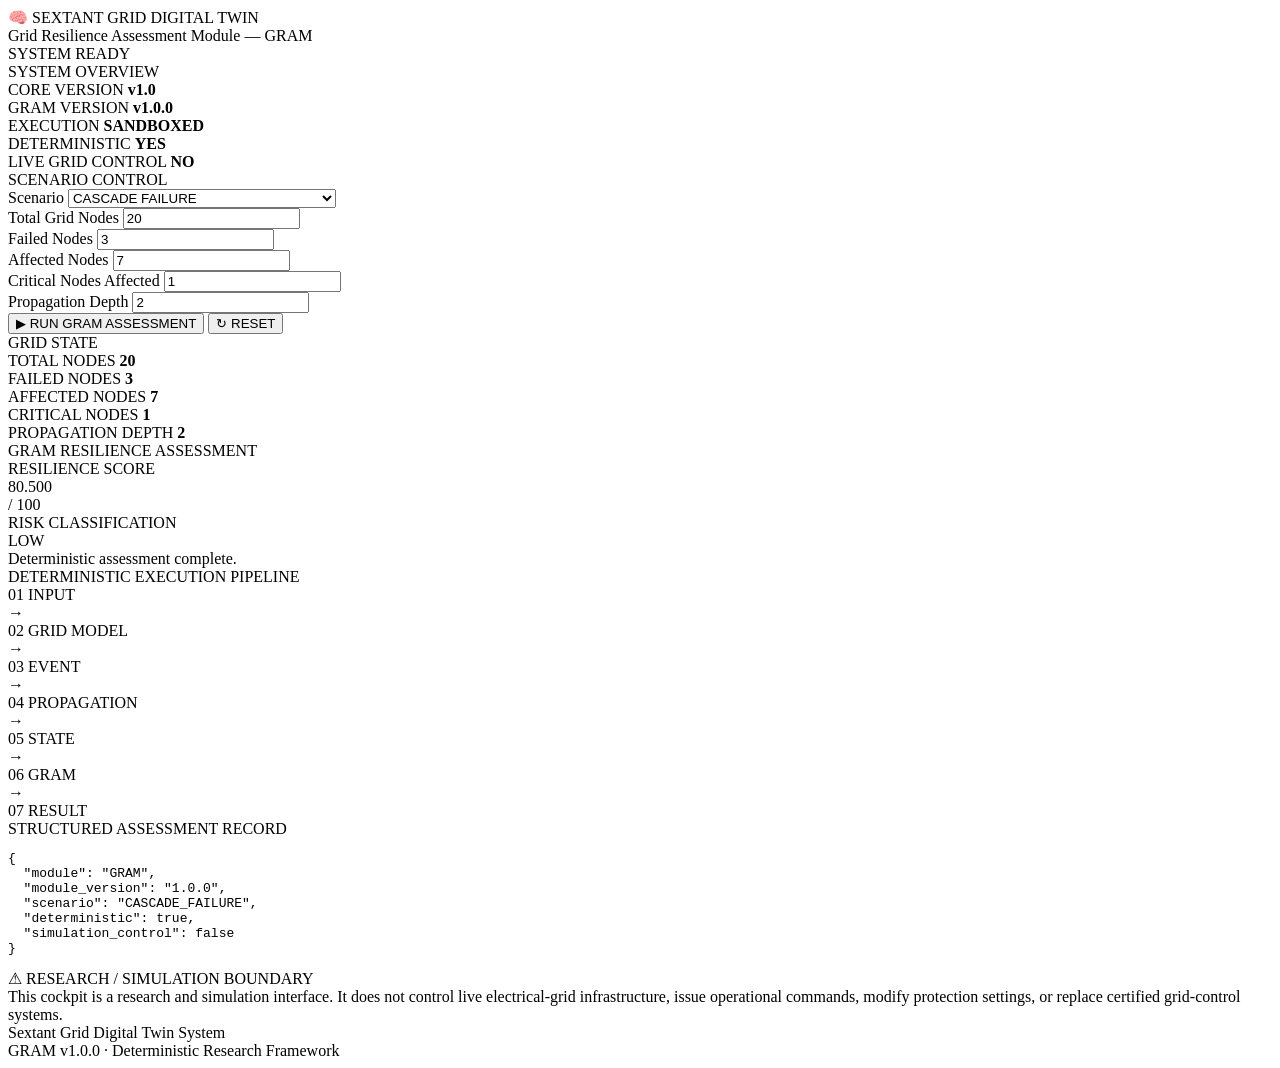
==== web/index.html @ c44f23b7 "Create web/index.html" ====
<!DOCTYPE html>
<html lang="en">
<head>
    <meta charset="UTF-8">
    <meta name="viewport" content="width=device-width, initial-scale=1.0">

    <title>Sextant Grid Digital Twin — Research Cockpit</title>

    <meta
        name="description"
        content="Sextant Grid Digital Twin Research Cockpit — deterministic grid resilience assessment."
    >

    <link rel="stylesheet" href="style.css">
</head>

<body>

<header class="topbar">
    <div>
        <div class="brand">🧠 SEXTANT GRID DIGITAL TWIN</div>
        <div class="subtitle">
            Grid Resilience Assessment Module — GRAM
        </div>
    </div>

    <div class="system-status">
        <span class="status-dot"></span>
        SYSTEM READY
    </div>
</header>


<main class="cockpit">

    <!-- SYSTEM OVERVIEW -->

    <section class="panel overview-panel">

        <div class="panel-title">
            SYSTEM OVERVIEW
        </div>

        <div class="status-grid">

            <div class="status-card">
                <span>CORE VERSION</span>
                <strong>v1.0</strong>
            </div>

            <div class="status-card">
                <span>GRAM VERSION</span>
                <strong>v1.0.0</strong>
            </div>

            <div class="status-card">
                <span>EXECUTION</span>
                <strong>SANDBOXED</strong>
            </div>

            <div class="status-card">
                <span>DETERMINISTIC</span>
                <strong>YES</strong>
            </div>

            <div class="status-card">
                <span>LIVE GRID CONTROL</span>
                <strong>NO</strong>
            </div>

        </div>

    </section>


    <!-- SCENARIO CONTROL -->

    <section class="panel">

        <div class="panel-title">
            SCENARIO CONTROL
        </div>

        <div class="form-grid">

            <div class="form-group scenario-group">
                <label for="scenario">
                    Scenario
                </label>

                <select id="scenario">

                    <option value="NORMAL_OPERATION">
                        NORMAL OPERATION
                    </option>

                    <option value="NODE_FAILURE">
                        NODE FAILURE
                    </option>

                    <option value="DEPENDENCY_FAILURE">
                        DEPENDENCY FAILURE
                    </option>

                    <option value="CASCADE_FAILURE" selected>
                        CASCADE FAILURE
                    </option>

                    <option value="CRITICAL_INFRASTRUCTURE_FAILURE">
                        CRITICAL INFRASTRUCTURE FAILURE
                    </option>

                </select>

            </div>


            <div class="form-group">
                <label for="totalNodes">
                    Total Grid Nodes
                </label>

                <input
                    id="totalNodes"
                    type="number"
                    min="1"
                    value="20"
                >
            </div>


            <div class="form-group">
                <label for="failedNodes">
                    Failed Nodes
                </label>

                <input
                    id="failedNodes"
                    type="number"
                    min="0"
                    value="3"
                >
            </div>


            <div class="form-group">
                <label for="affectedNodes">
                    Affected Nodes
                </label>

                <input
                    id="affectedNodes"
                    type="number"
                    min="0"
                    value="7"
                >
            </div>


            <div class="form-group">
                <label for="criticalNodes">
                    Critical Nodes Affected
                </label>

                <input
                    id="criticalNodes"
                    type="number"
                    min="0"
                    value="1"
                >
            </div>


            <div class="form-group">
                <label for="propagationDepth">
                    Propagation Depth
                </label>

                <input
                    id="propagationDepth"
                    type="number"
                    min="0"
                    value="2"
                >
            </div>

        </div>


        <div class="button-row">

            <button id="runButton" class="primary-button">
                ▶ RUN GRAM ASSESSMENT
            </button>

            <button id="resetButton" class="secondary-button">
                ↻ RESET
            </button>

        </div>

    </section>


    <!-- GRID STATE -->

    <section class="panel">

        <div class="panel-title">
            GRID STATE
        </div>

        <div class="metric-grid">

            <div class="metric-card">
                <span>TOTAL NODES</span>
                <strong id="displayTotalNodes">20</strong>
            </div>

            <div class="metric-card">
                <span>FAILED NODES</span>
                <strong id="displayFailedNodes">3</strong>
            </div>

            <div class="metric-card">
                <span>AFFECTED NODES</span>
                <strong id="displayAffectedNodes">7</strong>
            </div>

            <div class="metric-card">
                <span>CRITICAL NODES</span>
                <strong id="displayCriticalNodes">1</strong>
            </div>

            <div class="metric-card">
                <span>PROPAGATION DEPTH</span>
                <strong id="displayPropagationDepth">2</strong>
            </div>

        </div>

    </section>


    <!-- RESILIENCE RESULT -->

    <section class="panel result-panel">

        <div class="panel-title">
            GRAM RESILIENCE ASSESSMENT
        </div>


        <div class="result-main">

            <div class="score-container">

                <div class="result-label">
                    RESILIENCE SCORE
                </div>

                <div id="resilienceScore" class="score">
                    80.500
                </div>

                <div class="score-unit">
                    / 100
                </div>

            </div>


            <div class="risk-container">

                <div class="result-label">
                    RISK CLASSIFICATION
                </div>

                <div id="riskLevel" class="risk low">
                    LOW
                </div>

            </div>

        </div>


        <div id="assessmentMessage" class="assessment-message">
            Deterministic assessment complete.
        </div>

    </section>


    <!-- PIPELINE -->

    <section class="panel">

        <div class="panel-title">
            DETERMINISTIC EXECUTION PIPELINE
        </div>

        <div class="pipeline">

            <div class="pipeline-step active">
                <span>01</span>
                INPUT
            </div>

            <div class="pipeline-arrow">→</div>

            <div class="pipeline-step active">
                <span>02</span>
                GRID MODEL
            </div>

            <div class="pipeline-arrow">→</div>

            <div class="pipeline-step active">
                <span>03</span>
                EVENT
            </div>

            <div class="pipeline-arrow">→</div>

            <div class="pipeline-step active">
                <span>04</span>
                PROPAGATION
            </div>

            <div class="pipeline-arrow">→</div>

            <div class="pipeline-step active">
                <span>05</span>
                STATE
            </div>

            <div class="pipeline-arrow">→</div>

            <div class="pipeline-step active">
                <span>06</span>
                GRAM
            </div>

            <div class="pipeline-arrow">→</div>

            <div class="pipeline-step active">
                <span>07</span>
                RESULT
            </div>

        </div>

    </section>


    <!-- ASSESSMENT RECORD -->

    <section class="panel">

        <div class="panel-title">
            STRUCTURED ASSESSMENT RECORD
        </div>

        <pre id="assessmentRecord">{
  "module": "GRAM",
  "module_version": "1.0.0",
  "scenario": "CASCADE_FAILURE",
  "deterministic": true,
  "simulation_control": false
}</pre>

    </section>


    <!-- SAFETY BOUNDARY -->

    <section class="boundary-panel">

        <div class="boundary-title">
            ⚠ RESEARCH / SIMULATION BOUNDARY
        </div>

        <div class="boundary-text">

            This cockpit is a research and simulation interface.

            It does not control live electrical-grid infrastructure,
            issue operational commands, modify protection settings,
            or replace certified grid-control systems.

        </div>

    </section>

</main>


<footer>

    <div>
        Sextant Grid Digital Twin System
    </div>

    <div>
        GRAM v1.0.0 · Deterministic Research Framework
    </div>

</footer>


<script src="app.js"></script>

</body>
</html>
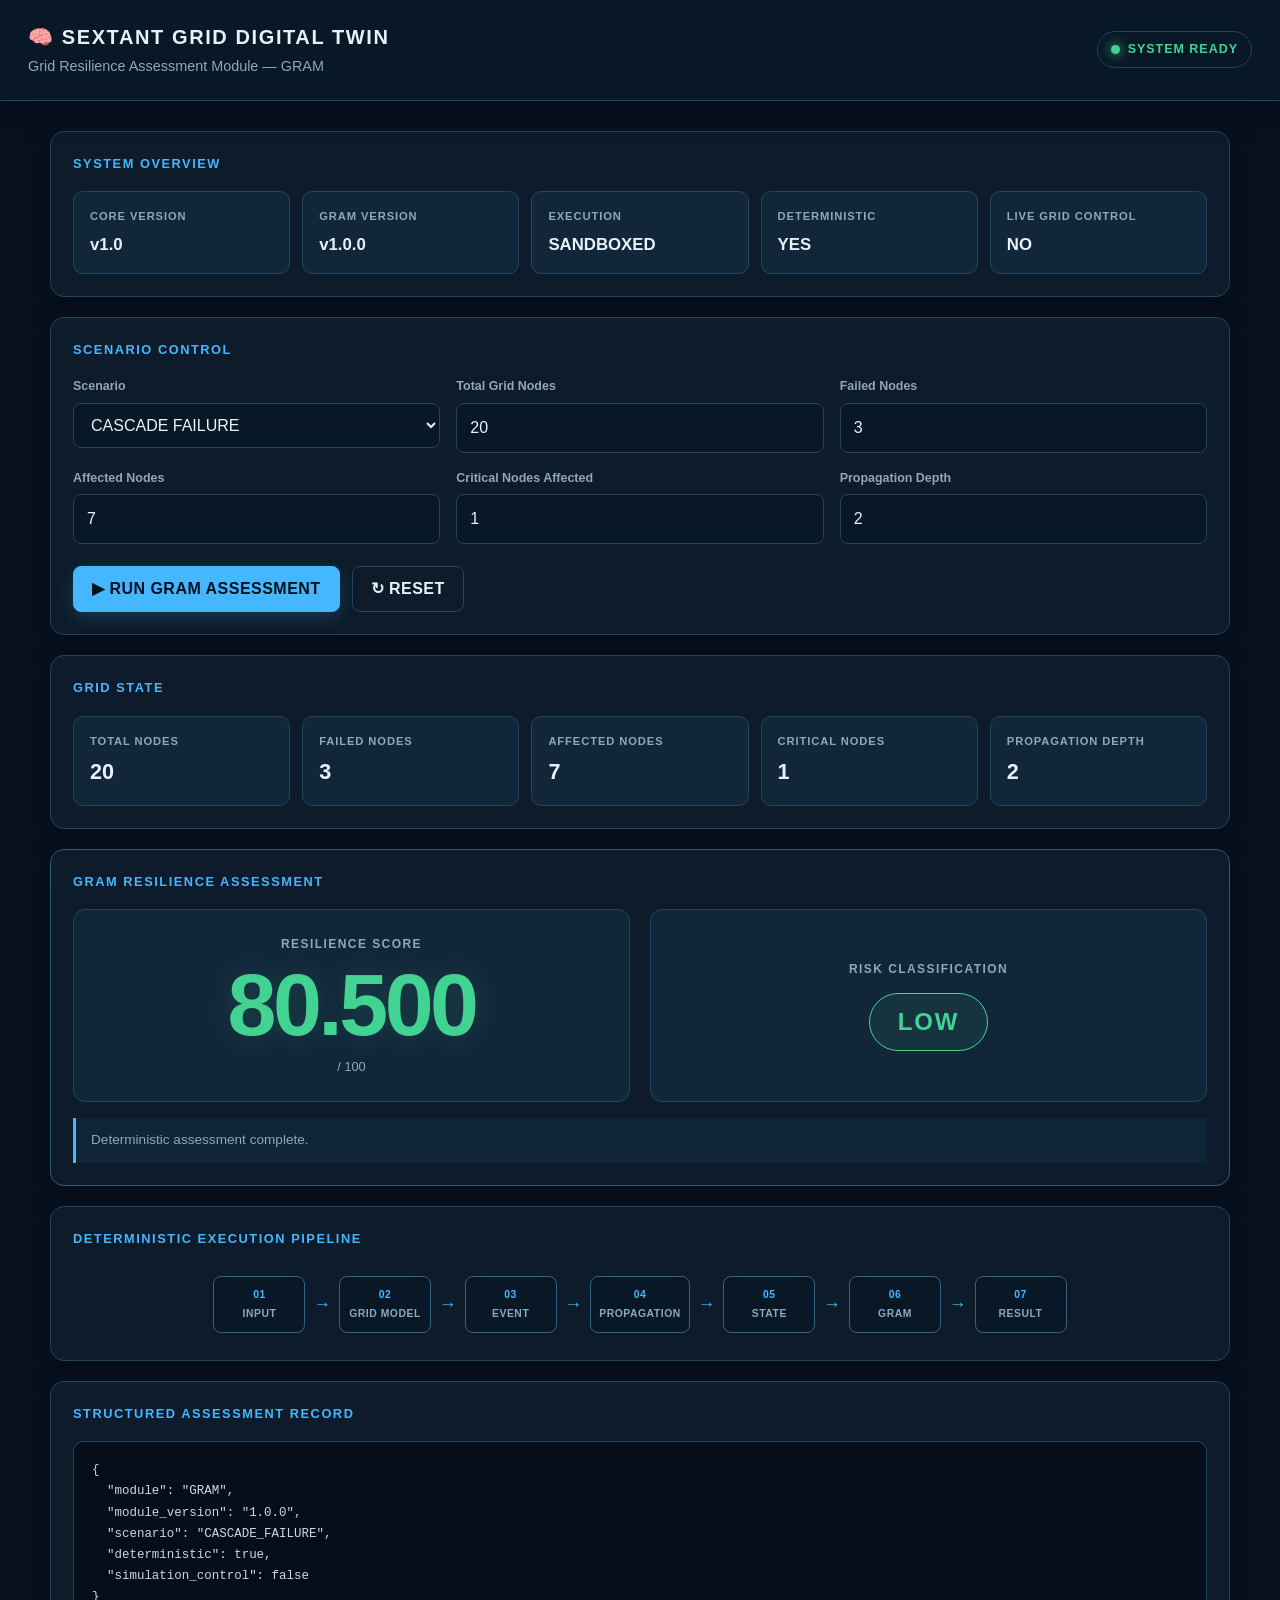
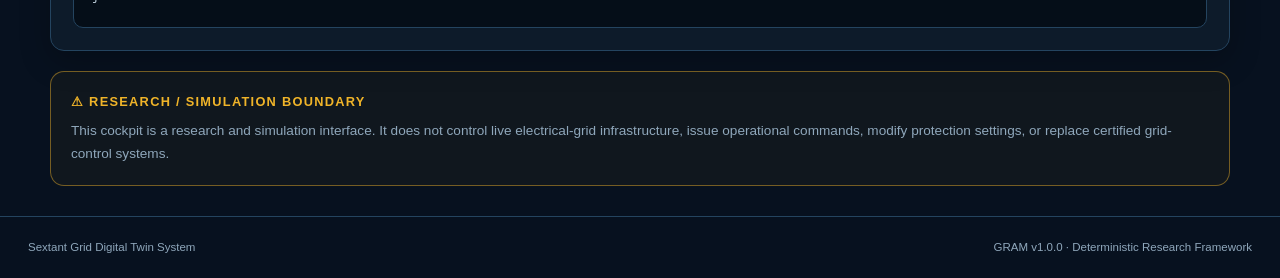
==== commit 9d7fde48: "Update index.html" ====
--- a/web/index.html
+++ b/web/index.html
@@ -17,8 +17,12 @@
 <body>
 
 <header class="topbar">
+
     <div>
-        <div class="brand">🧠 SEXTANT GRID DIGITAL TWIN</div>
+        <div class="brand">
+            🧠 SEXTANT GRID DIGITAL TWIN
+        </div>
+
         <div class="subtitle">
             Grid Resilience Assessment Module — GRAM
         </div>
@@ -28,12 +32,16 @@
         <span class="status-dot"></span>
         SYSTEM READY
     </div>
+
 </header>
 
 
 <main class="cockpit">
 
-    <!-- SYSTEM OVERVIEW -->
+
+    <!-- =====================================================
+         SYSTEM OVERVIEW
+         ===================================================== -->
 
     <section class="panel overview-panel">
 
@@ -73,7 +81,9 @@
     </section>
 
 
-    <!-- SCENARIO CONTROL -->
+    <!-- =====================================================
+         SCENARIO CONTROL
+         ===================================================== -->
 
     <section class="panel">
 
@@ -83,7 +93,9 @@
 
         <div class="form-grid">
 
+
             <div class="form-group scenario-group">
+
                 <label for="scenario">
                     Scenario
                 </label>
@@ -116,6 +128,7 @@
 
 
             <div class="form-group">
+
                 <label for="totalNodes">
                     Total Grid Nodes
                 </label>
@@ -126,10 +139,12 @@
                     min="1"
                     value="20"
                 >
+
             </div>
 
 
             <div class="form-group">
+
                 <label for="failedNodes">
                     Failed Nodes
                 </label>
@@ -140,10 +155,12 @@
                     min="0"
                     value="3"
                 >
+
             </div>
 
 
             <div class="form-group">
+
                 <label for="affectedNodes">
                     Affected Nodes
                 </label>
@@ -154,10 +171,12 @@
                     min="0"
                     value="7"
                 >
+
             </div>
 
 
             <div class="form-group">
+
                 <label for="criticalNodes">
                     Critical Nodes Affected
                 </label>
@@ -168,10 +187,12 @@
                     min="0"
                     value="1"
                 >
+
             </div>
 
 
             <div class="form-group">
+
                 <label for="propagationDepth">
                     Propagation Depth
                 </label>
@@ -182,6 +203,7 @@
                     min="0"
                     value="2"
                 >
+
             </div>
 
         </div>
@@ -189,11 +211,19 @@
 
         <div class="button-row">
 
-            <button id="runButton" class="primary-button">
+            <button
+                id="runButton"
+                class="primary-button"
+                type="button"
+            >
                 ▶ RUN GRAM ASSESSMENT
             </button>
 
-            <button id="resetButton" class="secondary-button">
+            <button
+                id="resetButton"
+                class="secondary-button"
+                type="button"
+            >
                 ↻ RESET
             </button>
 
@@ -202,7 +232,9 @@
     </section>
 
 
-    <!-- GRID STATE -->
+    <!-- =====================================================
+         GRID STATE
+         ===================================================== -->
 
     <section class="panel">
 
@@ -242,7 +274,9 @@
     </section>
 
 
-    <!-- RESILIENCE RESULT -->
+    <!-- =====================================================
+         RESILIENCE RESULT
+         ===================================================== -->
 
     <section class="panel result-panel">
 
@@ -252,6 +286,7 @@
 
 
         <div class="result-main">
+
 
             <div class="score-container">
 
@@ -259,7 +294,10 @@
                     RESILIENCE SCORE
                 </div>
 
-                <div id="resilienceScore" class="score">
+                <div
+                    id="resilienceScore"
+                    class="score"
+                >
                     80.500
                 </div>
 
@@ -276,7 +314,10 @@
                     RISK CLASSIFICATION
                 </div>
 
-                <div id="riskLevel" class="risk low">
+                <div
+                    id="riskLevel"
+                    class="risk low"
+                >
                     LOW
                 </div>
 
@@ -285,20 +326,26 @@
         </div>
 
 
-        <div id="assessmentMessage" class="assessment-message">
+        <div
+            id="assessmentMessage"
+            class="assessment-message"
+        >
             Deterministic assessment complete.
         </div>
 
     </section>
 
 
-    <!-- PIPELINE -->
+    <!-- =====================================================
+         DETERMINISTIC PIPELINE
+         ===================================================== -->
 
     <section class="panel">
 
         <div class="panel-title">
             DETERMINISTIC EXECUTION PIPELINE
         </div>
+
 
         <div class="pipeline">
 
@@ -307,42 +354,54 @@
                 INPUT
             </div>
 
-            <div class="pipeline-arrow">→</div>
+            <div class="pipeline-arrow">
+                →
+            </div>
 
             <div class="pipeline-step active">
                 <span>02</span>
                 GRID MODEL
             </div>
 
-            <div class="pipeline-arrow">→</div>
+            <div class="pipeline-arrow">
+                →
+            </div>
 
             <div class="pipeline-step active">
                 <span>03</span>
                 EVENT
             </div>
 
-            <div class="pipeline-arrow">→</div>
+            <div class="pipeline-arrow">
+                →
+            </div>
 
             <div class="pipeline-step active">
                 <span>04</span>
                 PROPAGATION
             </div>
 
-            <div class="pipeline-arrow">→</div>
+            <div class="pipeline-arrow">
+                →
+            </div>
 
             <div class="pipeline-step active">
                 <span>05</span>
                 STATE
             </div>
 
-            <div class="pipeline-arrow">→</div>
+            <div class="pipeline-arrow">
+                →
+            </div>
 
             <div class="pipeline-step active">
                 <span>06</span>
                 GRAM
             </div>
 
-            <div class="pipeline-arrow">→</div>
+            <div class="pipeline-arrow">
+                →
+            </div>
 
             <div class="pipeline-step active">
                 <span>07</span>
@@ -354,7 +413,9 @@
     </section>
 
 
-    <!-- ASSESSMENT RECORD -->
+    <!-- =====================================================
+         STRUCTURED ASSESSMENT RECORD
+         ===================================================== -->
 
     <section class="panel">
 
@@ -373,7 +434,9 @@
     </section>
 
 
-    <!-- SAFETY BOUNDARY -->
+    <!-- =====================================================
+         SAFETY BOUNDARY
+         ===================================================== -->
 
     <section class="boundary-panel">
 
@@ -393,6 +456,7 @@
 
     </section>
 
+
 </main>
 
 
--- a/web/style.css
+++ b/web/style.css
@@ -0,0 +1,723 @@
+/* =========================================================
+   SEXTANT GRID DIGITAL TWIN
+   Research Cockpit — GRAM v1.0.0
+   ========================================================= */
+
+:root {
+    --bg: #07111f;
+    --panel: #0d1b2a;
+    --panel-light: #12263a;
+    --border: #24445f;
+    --text: #e8f1f8;
+    --muted: #8fa7bb;
+    --accent: #45b7ff;
+    --success: #42d392;
+    --warning: #f0b429;
+    --danger: #ff5c70;
+    --input: #091827;
+    --shadow: 0 10px 30px rgba(0, 0, 0, 0.25);
+}
+
+
+/* =========================================================
+   GLOBAL
+   ========================================================= */
+
+* {
+    box-sizing: border-box;
+}
+
+html {
+    scroll-behavior: smooth;
+}
+
+body {
+    margin: 0;
+    padding: 0;
+    background: var(--bg);
+    color: var(--text);
+    font-family:
+        Inter,
+        -apple-system,
+        BlinkMacSystemFont,
+        "Segoe UI",
+        Roboto,
+        Arial,
+        sans-serif;
+    line-height: 1.5;
+}
+
+button,
+input,
+select {
+    font: inherit;
+}
+
+
+/* =========================================================
+   TOP BAR
+   ========================================================= */
+
+.topbar {
+    display: flex;
+    justify-content: space-between;
+    align-items: center;
+    gap: 20px;
+
+    padding: 22px 28px;
+
+    background: #091827;
+    border-bottom: 1px solid var(--border);
+
+    position: sticky;
+    top: 0;
+    z-index: 100;
+
+    box-shadow: var(--shadow);
+}
+
+.brand {
+    font-size: 1.25rem;
+    font-weight: 800;
+    letter-spacing: 0.08em;
+}
+
+.subtitle {
+    margin-top: 4px;
+    color: var(--muted);
+    font-size: 0.9rem;
+}
+
+.system-status {
+    display: flex;
+    align-items: center;
+    gap: 8px;
+
+    padding: 8px 13px;
+
+    border: 1px solid var(--border);
+    border-radius: 20px;
+
+    color: var(--success);
+    font-size: 0.78rem;
+    font-weight: 700;
+    letter-spacing: 0.08em;
+
+    white-space: nowrap;
+}
+
+.status-dot {
+    width: 9px;
+    height: 9px;
+
+    border-radius: 50%;
+    background: var(--success);
+
+    box-shadow: 0 0 12px var(--success);
+
+    animation: pulse 2s infinite;
+}
+
+@keyframes pulse {
+
+    0%,
+    100% {
+        opacity: 1;
+    }
+
+    50% {
+        opacity: 0.45;
+    }
+}
+
+
+/* =========================================================
+   MAIN COCKPIT
+   ========================================================= */
+
+.cockpit {
+    width: min(1180px, calc(100% - 30px));
+    margin: 30px auto;
+}
+
+.panel {
+    margin-bottom: 20px;
+    padding: 22px;
+
+    background: var(--panel);
+
+    border: 1px solid var(--border);
+    border-radius: 14px;
+
+    box-shadow: var(--shadow);
+}
+
+.panel-title {
+    margin-bottom: 18px;
+
+    color: var(--accent);
+
+    font-size: 0.8rem;
+    font-weight: 800;
+    letter-spacing: 0.12em;
+}
+
+
+/* =========================================================
+   SYSTEM STATUS CARDS
+   ========================================================= */
+
+.status-grid {
+    display: grid;
+
+    grid-template-columns:
+        repeat(5, minmax(0, 1fr));
+
+    gap: 12px;
+}
+
+.status-card,
+.metric-card {
+    padding: 16px;
+
+    background: var(--panel-light);
+
+    border: 1px solid var(--border);
+    border-radius: 10px;
+}
+
+.status-card span,
+.metric-card span {
+    display: block;
+
+    color: var(--muted);
+
+    font-size: 0.7rem;
+    font-weight: 700;
+    letter-spacing: 0.08em;
+}
+
+.status-card strong,
+.metric-card strong {
+    display: block;
+
+    margin-top: 7px;
+
+    font-size: 1.05rem;
+}
+
+
+/* =========================================================
+   FORM / SCENARIO CONTROL
+   ========================================================= */
+
+.form-grid {
+    display: grid;
+
+    grid-template-columns:
+        repeat(3, minmax(0, 1fr));
+
+    gap: 16px;
+}
+
+.form-group {
+    display: flex;
+    flex-direction: column;
+    gap: 7px;
+}
+
+.form-group label {
+    color: var(--muted);
+
+    font-size: 0.78rem;
+    font-weight: 700;
+}
+
+input,
+select {
+    width: 100%;
+
+    padding: 12px 13px;
+
+    background: var(--input);
+    color: var(--text);
+
+    border: 1px solid var(--border);
+    border-radius: 8px;
+
+    outline: none;
+
+    transition:
+        border-color 0.2s,
+        box-shadow 0.2s;
+}
+
+input:focus,
+select:focus {
+    border-color: var(--accent);
+
+    box-shadow:
+        0 0 0 3px rgba(69, 183, 255, 0.12);
+}
+
+
+/* =========================================================
+   BUTTONS
+   ========================================================= */
+
+.button-row {
+    display: flex;
+    gap: 12px;
+
+    margin-top: 22px;
+}
+
+button {
+    min-height: 44px;
+
+    padding: 10px 18px;
+
+    border-radius: 8px;
+
+    cursor: pointer;
+
+    font-weight: 800;
+    letter-spacing: 0.03em;
+
+    transition:
+        transform 0.15s,
+        opacity 0.15s,
+        box-shadow 0.15s;
+}
+
+button:hover {
+    transform: translateY(-1px);
+}
+
+button:active {
+    transform: translateY(0);
+}
+
+.primary-button {
+    background: var(--accent);
+    color: #04101c;
+
+    border: 1px solid var(--accent);
+
+    box-shadow:
+        0 6px 18px rgba(69, 183, 255, 0.18);
+}
+
+.secondary-button {
+    background: transparent;
+    color: var(--text);
+
+    border: 1px solid var(--border);
+}
+
+button:disabled {
+    cursor: not-allowed;
+    opacity: 0.55;
+}
+
+
+/* =========================================================
+   GRID STATE
+   ========================================================= */
+
+.metric-grid {
+    display: grid;
+
+    grid-template-columns:
+        repeat(5, minmax(0, 1fr));
+
+    gap: 12px;
+}
+
+.metric-card strong {
+    font-size: 1.35rem;
+}
+
+
+/* =========================================================
+   RESULT PANEL
+   ========================================================= */
+
+.result-panel {
+    border-color: #315a78;
+}
+
+.result-main {
+    display: grid;
+
+    grid-template-columns:
+        1fr 1fr;
+
+    gap: 20px;
+
+    align-items: stretch;
+}
+
+.score-container,
+.risk-container {
+    min-height: 190px;
+
+    display: flex;
+    flex-direction: column;
+    justify-content: center;
+    align-items: center;
+
+    padding: 25px;
+
+    background: var(--panel-light);
+
+    border: 1px solid var(--border);
+    border-radius: 12px;
+
+    text-align: center;
+}
+
+.result-label {
+    color: var(--muted);
+
+    font-size: 0.75rem;
+    font-weight: 800;
+    letter-spacing: 0.12em;
+}
+
+.score {
+    margin-top: 8px;
+
+    font-size: clamp(3rem, 8vw, 5.5rem);
+    line-height: 1;
+
+    font-weight: 900;
+    letter-spacing: -0.04em;
+
+    color: var(--success);
+
+    text-shadow:
+        0 0 24px rgba(66, 211, 146, 0.18);
+}
+
+.score-unit {
+    margin-top: 8px;
+
+    color: var(--muted);
+
+    font-size: 0.8rem;
+}
+
+.risk {
+    margin-top: 15px;
+
+    padding: 10px 28px;
+
+    border-radius: 30px;
+
+    font-size: 1.5rem;
+    font-weight: 900;
+    letter-spacing: 0.08em;
+}
+
+.risk.low {
+    color: var(--success);
+
+    border: 1px solid var(--success);
+
+    background: rgba(66, 211, 146, 0.08);
+}
+
+.risk.medium {
+    color: var(--warning);
+
+    border: 1px solid var(--warning);
+
+    background: rgba(240, 180, 41, 0.08);
+}
+
+.risk.high {
+    color: var(--danger);
+
+    border: 1px solid var(--danger);
+
+    background: rgba(255, 92, 112, 0.08);
+}
+
+.assessment-message {
+    margin-top: 16px;
+
+    padding: 12px 15px;
+
+    border-left: 3px solid var(--accent);
+
+    background: rgba(69, 183, 255, 0.06);
+
+    color: var(--muted);
+
+    font-size: 0.85rem;
+}
+
+
+/* =========================================================
+   PIPELINE
+   ========================================================= */
+
+.pipeline {
+    display: flex;
+
+    align-items: center;
+    justify-content: center;
+
+    gap: 8px;
+
+    overflow-x: auto;
+
+    padding: 10px 0 5px;
+}
+
+.pipeline-step {
+    flex: 0 0 auto;
+
+    min-width: 92px;
+
+    padding: 10px 8px;
+
+    background: var(--input);
+
+    border: 1px solid var(--border);
+    border-radius: 8px;
+
+    text-align: center;
+
+    color: var(--muted);
+
+    font-size: 0.65rem;
+    font-weight: 800;
+    letter-spacing: 0.05em;
+}
+
+.pipeline-step span {
+    display: block;
+
+    margin-bottom: 4px;
+
+    color: var(--accent);
+
+    font-size: 0.65rem;
+}
+
+.pipeline-step.active {
+    border-color: #35627f;
+}
+
+.pipeline-arrow {
+    flex: 0 0 auto;
+
+    color: var(--accent);
+
+    font-size: 1.1rem;
+}
+
+
+/* =========================================================
+   STRUCTURED RECORD
+   ========================================================= */
+
+pre {
+    margin: 0;
+
+    padding: 18px;
+
+    background: #050e18;
+
+    border: 1px solid var(--border);
+    border-radius: 10px;
+
+    overflow-x: auto;
+
+    color: #c8d8e5;
+
+    font-family:
+        "SFMono-Regular",
+        Consolas,
+        "Liberation Mono",
+        monospace;
+
+    font-size: 0.78rem;
+    line-height: 1.7;
+}
+
+
+/* =========================================================
+   RESEARCH BOUNDARY
+   ========================================================= */
+
+.boundary-panel {
+    margin-bottom: 20px;
+    padding: 20px;
+
+    background: rgba(240, 180, 41, 0.04);
+
+    border: 1px solid rgba(240, 180, 41, 0.45);
+    border-radius: 14px;
+}
+
+.boundary-title {
+    color: var(--warning);
+
+    font-size: 0.8rem;
+    font-weight: 900;
+    letter-spacing: 0.1em;
+}
+
+.boundary-text {
+    margin-top: 8px;
+
+    color: var(--muted);
+
+    font-size: 0.85rem;
+    line-height: 1.7;
+}
+
+
+/* =========================================================
+   FOOTER
+   ========================================================= */
+
+footer {
+    display: flex;
+    justify-content: space-between;
+    gap: 20px;
+
+    padding: 22px 28px;
+
+    border-top: 1px solid var(--border);
+
+    color: var(--muted);
+
+    font-size: 0.72rem;
+}
+
+
+/* =========================================================
+   TABLET
+   ========================================================= */
+
+@media (max-width: 900px) {
+
+    .status-grid {
+        grid-template-columns:
+            repeat(3, minmax(0, 1fr));
+    }
+
+    .metric-grid {
+        grid-template-columns:
+            repeat(3, minmax(0, 1fr));
+    }
+
+    .form-grid {
+        grid-template-columns:
+            repeat(2, minmax(0, 1fr));
+    }
+
+}
+
+
+/* =========================================================
+   MOBILE
+   ========================================================= */
+
+@media (max-width: 600px) {
+
+    .topbar {
+        position: relative;
+
+        flex-direction: column;
+        align-items: flex-start;
+
+        padding: 18px;
+    }
+
+    .system-status {
+        align-self: flex-start;
+    }
+
+    .cockpit {
+        width: calc(100% - 20px);
+
+        margin: 20px auto;
+    }
+
+    .panel {
+        padding: 16px;
+
+        border-radius: 11px;
+    }
+
+    .brand {
+        font-size: 1rem;
+    }
+
+    .subtitle {
+        font-size: 0.78rem;
+    }
+
+    .status-grid,
+    .metric-grid,
+    .form-grid,
+    .result-main {
+        grid-template-columns: 1fr;
+    }
+
+    .button-row {
+        flex-direction: column;
+    }
+
+    button {
+        width: 100%;
+    }
+
+    .score-container,
+    .risk-container {
+        min-height: 160px;
+    }
+
+    .pipeline {
+        justify-content: flex-start;
+    }
+
+    footer {
+        flex-direction: column;
+
+        padding: 18px;
+
+        text-align: center;
+    }
+
+}
+
+
+/* =========================================================
+   SMALL MOBILE
+   ========================================================= */
+
+@media (max-width: 380px) {
+
+    .cockpit {
+        width: calc(100% - 12px);
+    }
+
+    .panel {
+        padding: 13px;
+    }
+
+    .score {
+        font-size: 3.4rem;
+    }
+
+    .risk {
+        font-size: 1.2rem;
+    }
+
+}
